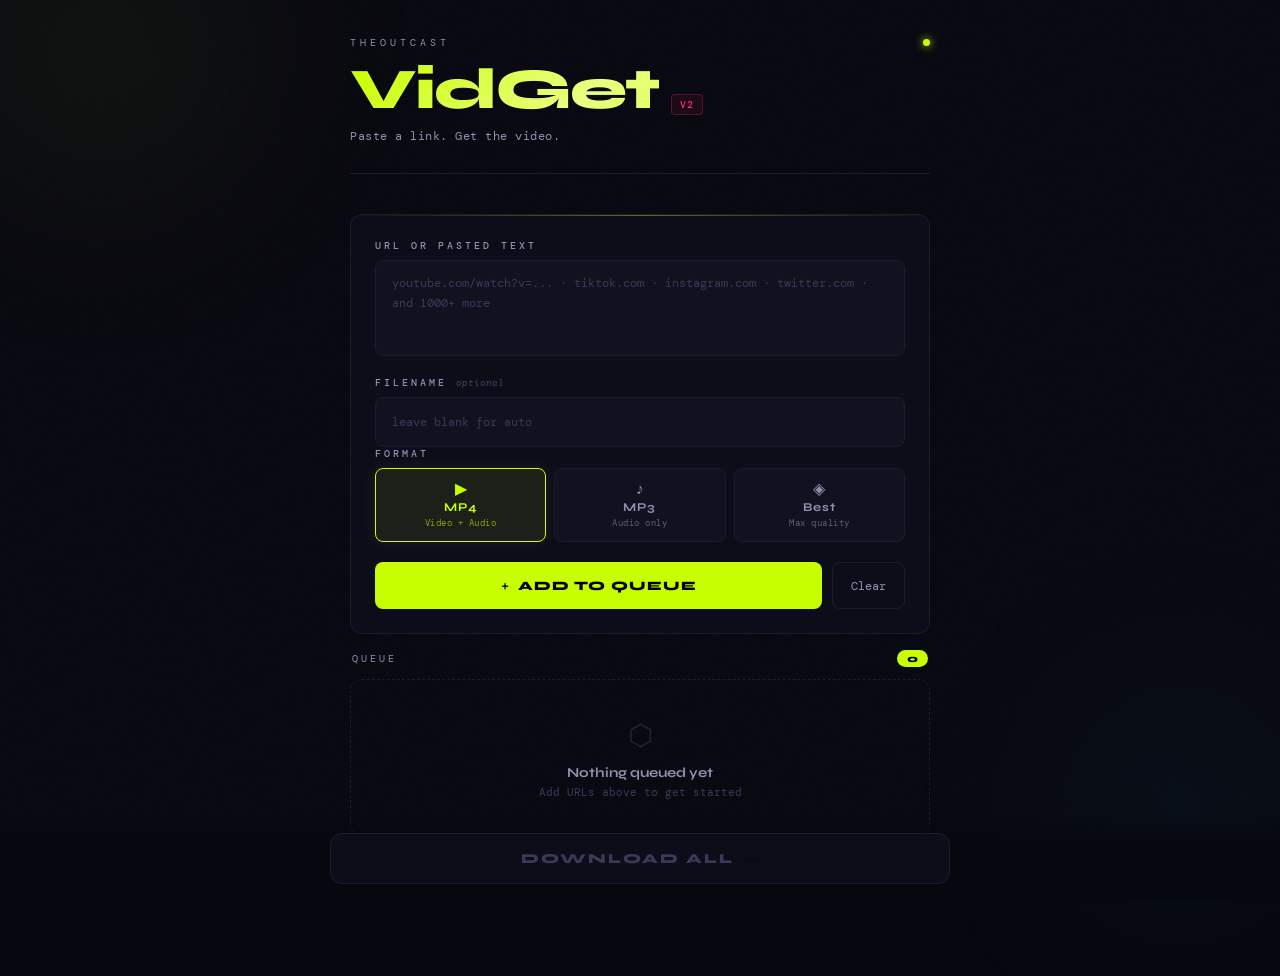
==== templates/index.html @ b29783cc "improved UI" ====
<!DOCTYPE html>
<html lang="en">
<head>
<meta charset="UTF-8"/>
<meta name="viewport" content="width=device-width, initial-scale=1.0, maximum-scale=1.0"/>
<meta name="description" content="Download videos from YouTube, TikTok, Instagram and 1000+ sites. No account needed."/>
<title>VidGet — theOutcast</title>
<link rel="preconnect" href="https://fonts.googleapis.com"/>
<link href="https://fonts.googleapis.com/css2?family=Syne:wght@400;700;800;900&family=DM+Mono:ital,wght@0,400;0,500;1,400&display=swap" rel="stylesheet"/>
<link rel="stylesheet" href="/static/css/main.css"/>
</head>
<body>

<div class="noise"></div>
<div class="glow-orb orb-1"></div>
<div class="glow-orb orb-2"></div>

<div class="wrap">

  <header>
    <div class="header-top">
      <div class="brand-eyebrow">theOutcast</div>
      <div class="status-dot" title="Server online"></div>
    </div>
    <div class="brand">
      <h1 class="brand-name">VidGet</h1>
      <span class="brand-tag">v2</span>
    </div>
    <p class="tagline">Paste a link. Get the video.</p>
  </header>

  <main>

    <section class="card" id="inputCard">
      <div class="card-inner">

        <div class="field">
          <label for="txt">URL or pasted text</label>
          <div class="textarea-wrap">
            <textarea id="txt" placeholder="youtube.com/watch?v=... · tiktok.com · instagram.com · twitter.com · and 1000+ more"></textarea>
            <div class="char-hint" id="charHint"></div>
          </div>
        </div>

        <div class="field-row">
          <div class="field" style="flex:1">
            <label for="fname">Filename <span class="label-opt">optional</span></label>
            <input type="text" id="fname" placeholder="leave blank for auto"/>
          </div>
        </div>

        <div class="field">
          <label>Format</label>
          <div class="fmt-group">
            <button class="fmt-btn active" data-fmt="mp4">
              <span class="fmt-icon">▶</span>
              <span class="fmt-label">MP4</span>
              <span class="fmt-sub">Video + Audio</span>
            </button>
            <button class="fmt-btn" data-fmt="mp3">
              <span class="fmt-icon">♪</span>
              <span class="fmt-label">MP3</span>
              <span class="fmt-sub">Audio only</span>
            </button>
            <button class="fmt-btn" data-fmt="best">
              <span class="fmt-icon">◈</span>
              <span class="fmt-label">Best</span>
              <span class="fmt-sub">Max quality</span>
            </button>
          </div>
        </div>

        <div class="action-row">
          <button class="btn-add" id="btnAdd">
            <span class="btn-icon">+</span>
            Add to Queue
          </button>
          <button class="btn-ghost" id="btnClear">Clear</button>
        </div>

      </div>
    </section>

    <section class="queue-section" id="queueSection">
      <div class="queue-header">
        <span class="queue-title">Queue</span>
        <span class="badge" id="badge">0</span>
      </div>
      <div id="queueDiv">
        <div class="empty-state" id="emptyMsg">
          <div class="empty-icon">⬡</div>
          <div class="empty-text">Nothing queued yet</div>
          <div class="empty-sub">Add URLs above to get started</div>
        </div>
      </div>
    </section>

  </main>

  <div class="dl-bar" id="dlBar">
    <button class="btn-dl" id="btnDl" disabled>
      <span id="btnDlText">Download All</span>
      <span class="btn-dl-count" id="btnDlCount"></span>
    </button>
  </div>

</div>

<div class="toast" id="toast"></div>

<script src="/static/js/main.js"></script>
</body>
</html>
---- static/css/main.css ----
:root {
  --bg:       #07070f;
  --surface:  #0d0d1a;
  --panel:    #111120;
  --border:   #1c1c30;
  --border-hi:#2e2e50;
  --a1:       #c8ff00;
  --a1-dim:   rgba(200,255,0,0.08);
  --a1-glow:  rgba(200,255,0,0.18);
  --a2:       #ff2d6b;
  --a2-dim:   rgba(255,45,107,0.08);
  --a3:       #00d4ff;
  --text:     #eaeaf5;
  --text-2:   #9090b0;
  --muted:    #3a3a58;
  --syne:     'Syne', sans-serif;
  --mono:     'DM Mono', monospace;
  --radius:   12px;
  --radius-sm:8px;
}

*, *::before, *::after { box-sizing: border-box; margin: 0; padding: 0; }

html { scroll-behavior: smooth; }

body {
  background: var(--bg);
  color: var(--text);
  font-family: var(--mono);
  min-height: 100vh;
  overflow-x: hidden;
  -webkit-font-smoothing: antialiased;
}

/* Noise texture overlay */
.noise {
  position: fixed; inset: 0; z-index: 0; pointer-events: none;
  opacity: 0.035;
  background-image: url("data:image/svg+xml,%3Csvg viewBox='0 0 256 256' xmlns='http://www.w3.org/2000/svg'%3E%3Cfilter id='noise'%3E%3CfeTurbulence type='fractalNoise' baseFrequency='0.9' numOctaves='4' stitchTiles='stitch'/%3E%3C/filter%3E%3Crect width='100%25' height='100%25' filter='url(%23noise)'/%3E%3C/svg%3E");
  background-size: 200px;
}

/* Ambient glow orbs */
.glow-orb {
  position: fixed; pointer-events: none; z-index: 0;
  border-radius: 50%; filter: blur(80px);
}
.orb-1 {
  width: 500px; height: 500px;
  top: -200px; left: -150px;
  background: radial-gradient(circle, rgba(200,255,0,0.06) 0%, transparent 70%);
  animation: orbFloat 12s ease-in-out infinite;
}
.orb-2 {
  width: 400px; height: 400px;
  bottom: -100px; right: -100px;
  background: radial-gradient(circle, rgba(0,212,255,0.05) 0%, transparent 70%);
  animation: orbFloat 16s ease-in-out infinite reverse;
}
@keyframes orbFloat {
  0%,100% { transform: translate(0,0) scale(1); }
  33%      { transform: translate(30px,-20px) scale(1.05); }
  66%      { transform: translate(-20px,30px) scale(0.95); }
}

/* Layout */
.wrap {
  position: relative; z-index: 1;
  max-width: 620px; margin: 0 auto;
  padding: 36px 20px 120px;
}

/* Header */
header {
  margin-bottom: 40px;
  padding-bottom: 28px;
  border-bottom: 1px solid var(--border);
}

.header-top {
  display: flex;
  justify-content: space-between;
  align-items: center;
  margin-bottom: 12px;
}

.brand-eyebrow {
  font-size: 0.6rem;
  letter-spacing: 4px;
  text-transform: uppercase;
  color: var(--text-2);
}

.status-dot {
  width: 7px; height: 7px;
  border-radius: 50%;
  background: var(--a1);
  box-shadow: 0 0 8px var(--a1);
  animation: statusPulse 3s ease-in-out infinite;
}
@keyframes statusPulse {
  0%,100% { opacity: 1; box-shadow: 0 0 8px var(--a1); }
  50%      { opacity: 0.6; box-shadow: 0 0 14px var(--a1); }
}

.brand {
  display: flex;
  align-items: baseline;
  gap: 12px;
  margin-bottom: 8px;
}

.brand-name {
  font-family: var(--syne);
  font-weight: 900;
  font-size: clamp(2.4rem, 8vw, 3.6rem);
  line-height: 1;
  letter-spacing: -2px;
  background: linear-gradient(135deg, var(--a1) 0%, #e8ff80 40%, var(--a1) 100%);
  background-size: 200% 100%;
  -webkit-background-clip: text;
  -webkit-text-fill-color: transparent;
  background-clip: text;
  animation: shimmer 6s ease-in-out infinite;
}
@keyframes shimmer {
  0%,100% { background-position: 0% 50%; }
  50%      { background-position: 100% 50%; }
}

.brand-tag {
  font-family: var(--mono);
  font-size: 0.65rem;
  font-weight: 500;
  color: var(--a2);
  background: var(--a2-dim);
  border: 1px solid rgba(255,45,107,0.25);
  border-radius: 4px;
  padding: 3px 8px;
  letter-spacing: 1px;
  text-transform: uppercase;
}

.tagline {
  font-size: 0.78rem;
  color: var(--text-2);
  letter-spacing: 0.5px;
  line-height: 1.5;
}

/* Card */
.card {
  background: var(--surface);
  border: 1px solid var(--border);
  border-radius: var(--radius);
  margin-bottom: 16px;
  position: relative;
  overflow: hidden;
  transition: border-color 0.3s;
}
.card:focus-within { border-color: var(--border-hi); }
.card::before {
  content: '';
  position: absolute; top: 0; left: 0; right: 0; height: 1px;
  background: linear-gradient(90deg, transparent, var(--a1), transparent);
  opacity: 0.4;
}

.card-inner { padding: 24px; }

/* Fields */
.field { margin-bottom: 20px; }
.field:last-child { margin-bottom: 0; }

.field-row { display: flex; gap: 12px; }

label {
  display: block;
  font-size: 0.6rem;
  letter-spacing: 3px;
  text-transform: uppercase;
  color: var(--text-2);
  margin-bottom: 8px;
  font-weight: 500;
}

.label-opt {
  font-size: 0.55rem;
  letter-spacing: 1px;
  color: var(--muted);
  text-transform: none;
  font-style: italic;
}

.textarea-wrap { position: relative; }

textarea, input[type=text] {
  width: 100%;
  background: var(--panel);
  border: 1px solid var(--border);
  border-radius: var(--radius-sm);
  color: var(--text);
  font-family: var(--mono);
  font-size: 0.85rem;
  padding: 13px 16px;
  outline: none;
  transition: border-color 0.2s, box-shadow 0.2s, background 0.2s;
  display: block;
  line-height: 1.6;
}

textarea {
  height: 96px;
  resize: none;
}

textarea:focus, input[type=text]:focus {
  border-color: var(--a1);
  background: #0f0f1e;
  box-shadow: 0 0 0 3px var(--a1-dim), inset 0 1px 0 rgba(200,255,0,0.05);
}

textarea::placeholder, input::placeholder { color: var(--muted); font-size: 0.78rem; }

.char-hint {
  position: absolute;
  bottom: 8px; right: 12px;
  font-size: 0.6rem;
  color: var(--muted);
  pointer-events: none;
  transition: color 0.2s;
}

/* Format picker */
.fmt-group {
  display: grid;
  grid-template-columns: repeat(3, 1fr);
  gap: 8px;
}

.fmt-btn {
  background: var(--panel);
  border: 1px solid var(--border);
  border-radius: var(--radius-sm);
  color: var(--text-2);
  cursor: pointer;
  padding: 12px 8px;
  display: flex;
  flex-direction: column;
  align-items: center;
  gap: 3px;
  transition: all 0.15s;
  font-family: var(--mono);
}
.fmt-btn:hover { border-color: var(--border-hi); color: var(--text); }
.fmt-btn.active {
  border-color: var(--a1);
  background: var(--a1-dim);
  color: var(--a1);
  box-shadow: 0 0 16px var(--a1-dim);
}

.fmt-icon { font-size: 1rem; line-height: 1; }
.fmt-label { font-family: var(--syne); font-weight: 700; font-size: 0.75rem; letter-spacing: 1px; }
.fmt-sub   { font-size: 0.58rem; opacity: 0.6; letter-spacing: 0.5px; }

/* Action row */
.action-row {
  display: flex;
  gap: 10px;
  margin-top: 20px;
}

.btn-add {
  flex: 1;
  background: var(--a1);
  color: #000;
  border: none;
  border-radius: var(--radius-sm);
  font-family: var(--syne);
  font-weight: 800;
  font-size: 0.8rem;
  letter-spacing: 1px;
  text-transform: uppercase;
  padding: 13px 20px;
  cursor: pointer;
  display: flex;
  align-items: center;
  justify-content: center;
  gap: 8px;
  transition: all 0.15s;
  position: relative;
  overflow: hidden;
}
.btn-add::after {
  content: '';
  position: absolute; inset: 0;
  background: linear-gradient(135deg, transparent 40%, rgba(255,255,255,0.15) 100%);
  opacity: 0; transition: opacity 0.2s;
}
.btn-add:hover { filter: brightness(1.08); transform: translateY(-1px); box-shadow: 0 6px 20px var(--a1-glow); }
.btn-add:hover::after { opacity: 1; }
.btn-add:active { transform: translateY(0); }

.btn-icon { font-size: 1.1rem; font-weight: 400; }

.btn-ghost {
  background: transparent;
  color: var(--text-2);
  border: 1px solid var(--border);
  border-radius: var(--radius-sm);
  font-family: var(--mono);
  font-size: 0.75rem;
  padding: 13px 18px;
  cursor: pointer;
  transition: all 0.15s;
  white-space: nowrap;
}
.btn-ghost:hover { border-color: var(--a2); color: var(--a2); }

/* Queue section */
.queue-section { margin-bottom: 20px; }

.queue-header {
  display: flex;
  align-items: center;
  justify-content: space-between;
  margin-bottom: 12px;
  padding: 0 2px;
}

.queue-title {
  font-size: 0.6rem;
  letter-spacing: 3px;
  text-transform: uppercase;
  color: var(--text-2);
}

.badge {
  background: var(--a1);
  color: #000;
  font-family: var(--syne);
  font-weight: 800;
  font-size: 0.65rem;
  padding: 2px 10px;
  border-radius: 20px;
  min-width: 28px;
  text-align: center;
  transition: transform 0.15s;
}

/* Empty state */
.empty-state {
  text-align: center;
  padding: 36px 20px;
  border: 1px dashed var(--border);
  border-radius: var(--radius);
}
.empty-icon { font-size: 1.8rem; color: var(--muted); margin-bottom: 10px; opacity: 0.5; }
.empty-text { font-family: var(--syne); font-weight: 700; font-size: 0.85rem; color: var(--text-2); margin-bottom: 4px; }
.empty-sub  { font-size: 0.7rem; color: var(--muted); }

/* Queue item */
.item {
  background: var(--surface);
  border: 1px solid var(--border);
  border-radius: var(--radius);
  padding: 14px 16px;
  margin-bottom: 8px;
  position: relative;
  overflow: hidden;
  animation: itemIn 0.2s cubic-bezier(0.16,1,0.3,1);
  transition: border-color 0.2s;
}
@keyframes itemIn {
  from { opacity: 0; transform: translateY(10px) scale(0.98); }
  to   { opacity: 1; transform: translateY(0) scale(1); }
}
.item.is-active { border-color: rgba(200,255,0,0.2); }
.item.is-done   { border-color: rgba(200,255,0,0.15); }
.item.is-error  { border-color: rgba(255,45,107,0.2); }

.item-accent {
  position: absolute;
  top: 0; left: 0; right: 0; height: 2px;
  background: linear-gradient(90deg, var(--a1), var(--a3));
  transform: scaleX(0);
  transform-origin: left;
  transition: transform 0.4s ease;
}
.item.is-active .item-accent,
.item.is-done   .item-accent { transform: scaleX(1); }
.item.is-error  .item-accent { background: var(--a2); transform: scaleX(1); }

.item-body { padding-right: 28px; }

.item-url {
  font-size: 0.73rem;
  color: var(--a3);
  word-break: break-all;
  margin-bottom: 3px;
  line-height: 1.4;
}

.item-meta {
  font-size: 0.65rem;
  color: var(--text-2);
  margin-bottom: 10px;
  display: flex;
  gap: 8px;
}

.item-meta span {
  background: var(--panel);
  border: 1px solid var(--border);
  border-radius: 4px;
  padding: 1px 6px;
}

/* Progress */
.prog-wrap {
  height: 3px;
  background: var(--border);
  border-radius: 2px;
  overflow: hidden;
  margin-bottom: 6px;
  display: none;
}
.prog-bar {
  height: 100%;
  width: 0%;
  background: linear-gradient(90deg, var(--a1), var(--a3));
  border-radius: 2px;
  transition: width 0.5s cubic-bezier(0.4,0,0.2,1);
  position: relative;
}
.prog-bar::after {
  content: '';
  position: absolute; right: 0; top: 0; bottom: 0; width: 40px;
  background: linear-gradient(90deg, transparent, rgba(255,255,255,0.3));
  animation: shimmerBar 1.5s ease-in-out infinite;
}
@keyframes shimmerBar { 0%,100% { opacity:1; } 50% { opacity:0; } }

.prog-info {
  display: none;
  justify-content: space-between;
  font-size: 0.6rem;
  color: var(--text-2);
  margin-bottom: 4px;
}

.item-status {
  font-size: 0.68rem;
  color: var(--text-2);
  display: flex;
  align-items: center;
  gap: 5px;
}
.item-status::before {
  content: '';
  width: 5px; height: 5px;
  border-radius: 50%;
  background: var(--muted);
  flex-shrink: 0;
}
.item-status.ok::before  { background: var(--a1); box-shadow: 0 0 6px var(--a1); }
.item-status.err::before { background: var(--a2); }
.item-status.dl::before  { background: #ffcc00; animation: statusPulse 1s ease-in-out infinite; }
.item-status.ok  { color: var(--a1); }
.item-status.err { color: var(--a2); }
.item-status.dl  { color: #ffcc00; }

.rm-btn {
  position: absolute; top: 12px; right: 12px;
  background: none; border: none;
  color: var(--muted); font-size: 0.75rem;
  cursor: pointer; padding: 4px 6px;
  border-radius: 4px; line-height: 1;
  transition: all 0.15s;
}
.rm-btn:hover { color: var(--a2); background: var(--a2-dim); }

/* Download bar */
.dl-bar {
  position: fixed;
  bottom: 0; left: 0; right: 0;
  padding: 16px 20px;
  background: linear-gradient(to top, var(--bg) 60%, transparent);
  z-index: 10;
}

.btn-dl {
  display: flex;
  align-items: center;
  justify-content: center;
  gap: 10px;
  width: 100%;
  max-width: 620px;
  margin: 0 auto;
  background: linear-gradient(135deg, var(--a1), #90ff00);
  color: #000;
  border: none;
  border-radius: var(--radius);
  font-family: var(--syne);
  font-weight: 900;
  font-size: 0.85rem;
  letter-spacing: 2px;
  text-transform: uppercase;
  padding: 16px 24px;
  cursor: pointer;
  transition: all 0.25s;
  position: relative;
  overflow: hidden;
}
.btn-dl::before {
  content: '';
  position: absolute; inset: 0;
  background: linear-gradient(135deg, transparent 50%, rgba(255,255,255,0.12) 100%);
}
.btn-dl:hover:not(:disabled) {
  transform: translateY(-2px);
  box-shadow: 0 10px 32px var(--a1-glow), 0 2px 0 rgba(255,255,255,0.2) inset;
}
.btn-dl:active:not(:disabled) { transform: translateY(0); }
.btn-dl:disabled {
  background: var(--surface);
  color: var(--muted);
  cursor: not-allowed;
  box-shadow: none;
  border: 1px solid var(--border);
}
.btn-dl:disabled::before { display: none; }

.btn-dl-count {
  background: rgba(0,0,0,0.15);
  border-radius: 20px;
  padding: 2px 8px;
  font-size: 0.7rem;
  font-weight: 700;
}

/* Toast */
.toast {
  position: fixed; bottom: 88px; left: 50%;
  transform: translateX(-50%) translateY(8px);
  background: var(--surface);
  border: 1px solid var(--border-hi);
  color: var(--text);
  font-family: var(--mono);
  font-size: 0.75rem;
  padding: 10px 20px;
  border-radius: 100px;
  z-index: 20;
  opacity: 0;
  transition: opacity 0.2s, transform 0.2s;
  pointer-events: none;
  white-space: nowrap;
  max-width: 90vw;
  overflow: hidden;
  text-overflow: ellipsis;
  backdrop-filter: blur(12px);
}
.toast.show { opacity: 1; transform: translateX(-50%) translateY(0); }
.toast.ok  { border-color: rgba(200,255,0,0.4); color: var(--a1); }
.toast.err { border-color: rgba(255,45,107,0.4); color: var(--a2); }
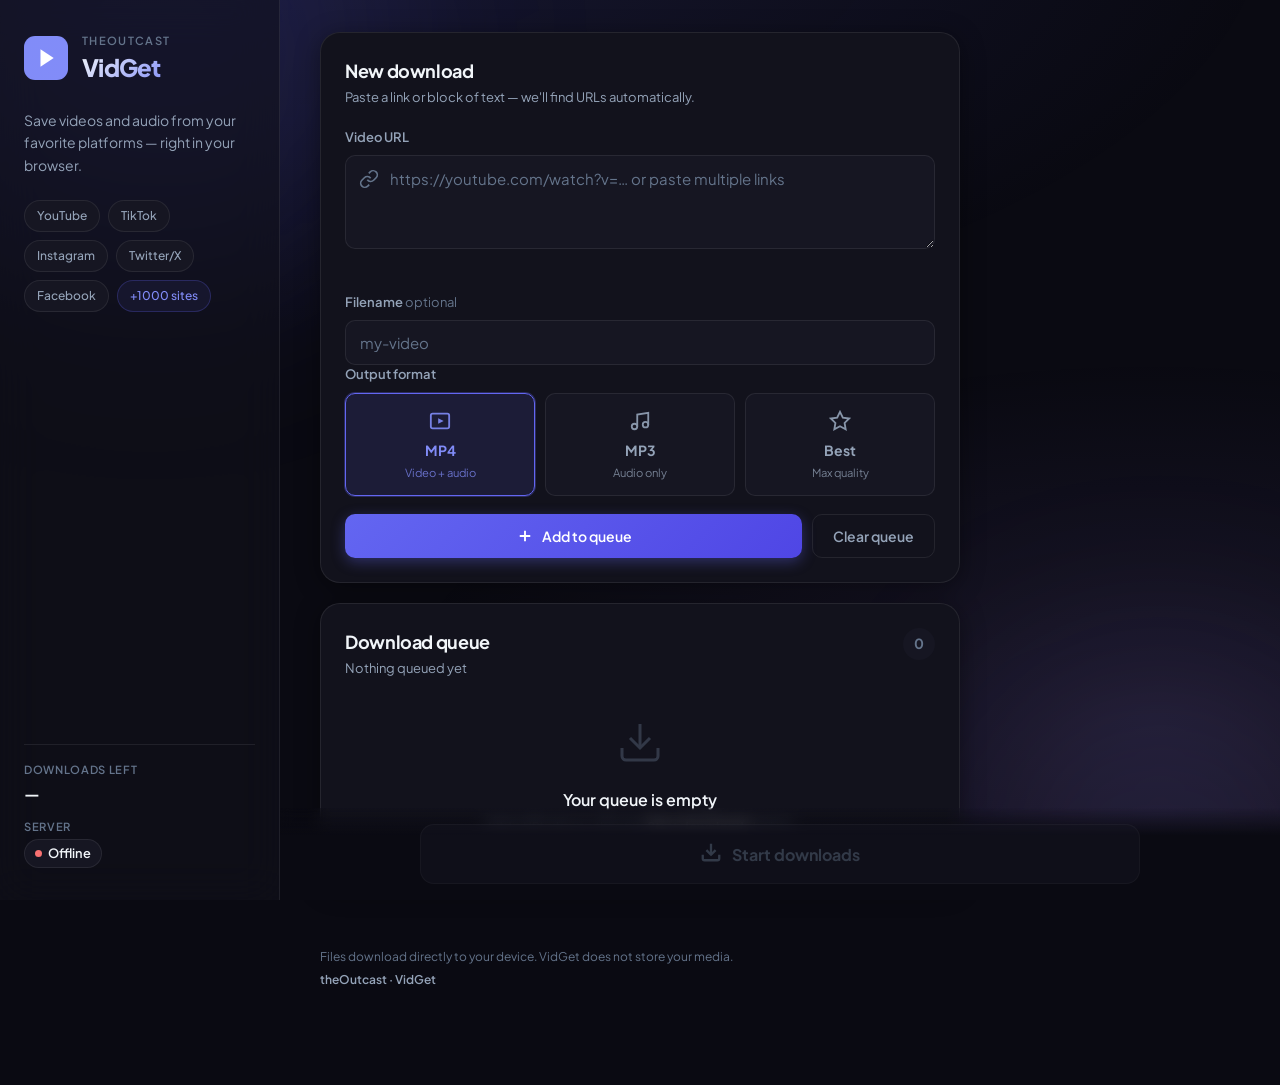
==== commit db5a52f5: "improved to PWA" ====
--- a/templates/index.html
+++ b/templates/index.html
@@ -1,113 +1,196 @@
 <!DOCTYPE html>
 <html lang="en">
 <head>
-<meta charset="UTF-8"/>
-<meta name="viewport" content="width=device-width, initial-scale=1.0, maximum-scale=1.0"/>
-<meta name="description" content="Download videos from YouTube, TikTok, Instagram and 1000+ sites. No account needed."/>
-<title>VidGet — theOutcast</title>
-<link rel="preconnect" href="https://fonts.googleapis.com"/>
-<link href="https://fonts.googleapis.com/css2?family=Syne:wght@400;700;800;900&family=DM+Mono:ital,wght@0,400;0,500;1,400&display=swap" rel="stylesheet"/>
-<link rel="stylesheet" href="/static/css/main.css"/>
+  <meta charset="UTF-8"/>
+  <meta name="viewport" content="width=device-width, initial-scale=1.0, viewport-fit=cover"/>
+  <meta name="description" content="Download videos and audio from YouTube, TikTok, Instagram, Twitter and 1000+ sites. Free, fast, no account required."/>
+  <meta name="theme-color" content="#6366f1"/>
+  <meta name="apple-mobile-web-app-capable" content="yes"/>
+  <meta name="apple-mobile-web-app-status-bar-style" content="black-translucent"/>
+  <meta name="apple-mobile-web-app-title" content="VidGet"/>
+  <title>VidGet — Video Downloader</title>
+  <link rel="icon" href="/static/icons/icon.svg" type="image/svg+xml"/>
+  <link rel="apple-touch-icon" href="/static/icons/icon-192.png"/>
+  <link rel="manifest" href="/manifest.webmanifest"/>
+  <link rel="preconnect" href="https://fonts.googleapis.com"/>
+  <link rel="preconnect" href="https://fonts.gstatic.com" crossorigin/>
+  <link href="https://fonts.googleapis.com/css2?family=Plus+Jakarta+Sans:ital,wght@0,400;0,500;0,600;0,700;0,800;1,400&display=swap" rel="stylesheet"/>
+  <link rel="stylesheet" href="/static/css/main.css"/>
 </head>
 <body>
 
-<div class="noise"></div>
-<div class="glow-orb orb-1"></div>
-<div class="glow-orb orb-2"></div>
+  <div class="app-bg" aria-hidden="true">
+    <div class="app-bg__mesh"></div>
+    <div class="app-bg__orb app-bg__orb--1"></div>
+    <div class="app-bg__orb app-bg__orb--2"></div>
+  </div>
 
-<div class="wrap">
+  <div class="app">
 
-  <header>
-    <div class="header-top">
-      <div class="brand-eyebrow">theOutcast</div>
-      <div class="status-dot" title="Server online"></div>
-    </div>
-    <div class="brand">
-      <h1 class="brand-name">VidGet</h1>
-      <span class="brand-tag">v2</span>
-    </div>
-    <p class="tagline">Paste a link. Get the video.</p>
-  </header>
-
-  <main>
-
-    <section class="card" id="inputCard">
-      <div class="card-inner">
-
-        <div class="field">
-          <label for="txt">URL or pasted text</label>
-          <div class="textarea-wrap">
-            <textarea id="txt" placeholder="youtube.com/watch?v=... · tiktok.com · instagram.com · twitter.com · and 1000+ more"></textarea>
-            <div class="char-hint" id="charHint"></div>
-          </div>
+    <aside class="sidebar" aria-label="App info">
+      <div class="sidebar__brand">
+        <div class="logo" aria-hidden="true">
+          <svg viewBox="0 0 40 40" fill="none" xmlns="http://www.w3.org/2000/svg">
+            <rect width="40" height="40" rx="10" fill="url(#logoGrad)"/>
+            <path d="M15 12v16l12-8-12-8z" fill="white"/>
+            <defs>
+              <linearGradient id="logoGrad" x1="0" y1="0" x2="40" y2="40">
+                <stop stop-color="#818cf8"/>
+                <stop offset="1" stop-color="#a78bfa"/>
+              </linearGradient>
+            </defs>
+          </svg>
         </div>
-
-        <div class="field-row">
-          <div class="field" style="flex:1">
-            <label for="fname">Filename <span class="label-opt">optional</span></label>
-            <input type="text" id="fname" placeholder="leave blank for auto"/>
-          </div>
-        </div>
-
-        <div class="field">
-          <label>Format</label>
-          <div class="fmt-group">
-            <button class="fmt-btn active" data-fmt="mp4">
-              <span class="fmt-icon">▶</span>
-              <span class="fmt-label">MP4</span>
-              <span class="fmt-sub">Video + Audio</span>
-            </button>
-            <button class="fmt-btn" data-fmt="mp3">
-              <span class="fmt-icon">♪</span>
-              <span class="fmt-label">MP3</span>
-              <span class="fmt-sub">Audio only</span>
-            </button>
-            <button class="fmt-btn" data-fmt="best">
-              <span class="fmt-icon">◈</span>
-              <span class="fmt-label">Best</span>
-              <span class="fmt-sub">Max quality</span>
-            </button>
-          </div>
-        </div>
-
-        <div class="action-row">
-          <button class="btn-add" id="btnAdd">
-            <span class="btn-icon">+</span>
-            Add to Queue
-          </button>
-          <button class="btn-ghost" id="btnClear">Clear</button>
-        </div>
-
-      </div>
-    </section>
-
-    <section class="queue-section" id="queueSection">
-      <div class="queue-header">
-        <span class="queue-title">Queue</span>
-        <span class="badge" id="badge">0</span>
-      </div>
-      <div id="queueDiv">
-        <div class="empty-state" id="emptyMsg">
-          <div class="empty-icon">⬡</div>
-          <div class="empty-text">Nothing queued yet</div>
-          <div class="empty-sub">Add URLs above to get started</div>
+        <div>
+          <span class="sidebar__eyebrow">theOutcast</span>
+          <h1 class="sidebar__title">VidGet</h1>
         </div>
       </div>
-    </section>
+      <p class="sidebar__tagline">Save videos and audio from your favorite platforms — right in your browser.</p>
+      <ul class="platforms" aria-label="Supported platforms">
+        <li><span class="platform-chip">YouTube</span></li>
+        <li><span class="platform-chip">TikTok</span></li>
+        <li><span class="platform-chip">Instagram</span></li>
+        <li><span class="platform-chip">Twitter/X</span></li>
+        <li><span class="platform-chip">Facebook</span></li>
+        <li><span class="platform-chip platform-chip--more">+1000 sites</span></li>
+      </ul>
+      <div class="sidebar__stats">
+        <div class="stat">
+          <span class="stat__label">Downloads left</span>
+          <span class="stat__value" id="limitRemaining">—</span>
+        </div>
+        <div class="stat">
+          <span class="stat__label">Server</span>
+          <span class="stat__value stat__value--status" id="serverStatus">
+            <span class="status-pill" id="statusPill">Checking…</span>
+          </span>
+        </div>
+      </div>
+      <button type="button" class="btn-install hidden" id="btnInstall" hidden>
+        <svg width="18" height="18" viewBox="0 0 24 24" fill="none" stroke="currentColor" stroke-width="2" aria-hidden="true"><path d="M12 3v12m0 0l4-4m-4 4l-4-4"/><path d="M4 17v2a2 2 0 002 2h12a2 2 0 002-2v-2"/></svg>
+        Install app
+      </button>
+    </aside>
 
-  </main>
+    <div class="main">
 
-  <div class="dl-bar" id="dlBar">
-    <button class="btn-dl" id="btnDl" disabled>
-      <span id="btnDlText">Download All</span>
-      <span class="btn-dl-count" id="btnDlCount"></span>
-    </button>
+      <header class="topbar">
+        <div class="topbar__mobile-brand">
+          <div class="logo logo--sm" aria-hidden="true">
+            <svg viewBox="0 0 40 40" fill="none"><rect width="40" height="40" rx="10" fill="#6366f1"/><path d="M15 12v16l12-8-12-8z" fill="white"/></svg>
+          </div>
+          <span class="topbar__name">VidGet</span>
+        </div>
+        <button type="button" class="btn-install btn-install--sm hidden" id="btnInstallMobile" hidden>Install</button>
+      </header>
+
+      <main class="content">
+
+        <section class="panel panel--input" aria-labelledby="inputHeading">
+          <div class="panel__head">
+            <h2 id="inputHeading" class="panel__title">New download</h2>
+            <p class="panel__sub">Paste a link or block of text — we'll find URLs automatically.</p>
+          </div>
+          <div class="panel__body">
+
+            <div class="field">
+              <label for="txt" class="field__label">Video URL</label>
+              <div class="input-wrap">
+                <svg class="input-wrap__icon" width="20" height="20" viewBox="0 0 24 24" fill="none" stroke="currentColor" stroke-width="2" aria-hidden="true"><path d="M10 13a5 5 0 007.54.54l3-3a5 5 0 00-7.07-7.07l-1.72 1.71"/><path d="M14 11a5 5 0 00-7.54-.54l-3 3a5 5 0 007.07 7.07l1.71-1.71"/></svg>
+                <textarea id="txt" rows="3" placeholder="https://youtube.com/watch?v=… or paste multiple links"></textarea>
+                <span class="input-hint" id="charHint" aria-live="polite"></span>
+              </div>
+            </div>
+
+            <div class="field-row">
+              <div class="field field--grow">
+                <label for="fname" class="field__label">Filename <span class="field__optional">optional</span></label>
+                <input type="text" id="fname" placeholder="my-video" autocomplete="off"/>
+              </div>
+            </div>
+
+            <fieldset class="field">
+              <legend class="field__label">Output format</legend>
+              <div class="format-grid" role="group" aria-label="Output format">
+                <button type="button" class="format-card active" data-fmt="mp4" aria-pressed="true">
+                  <span class="format-card__icon" aria-hidden="true">
+                    <svg width="22" height="22" viewBox="0 0 24 24" fill="none" stroke="currentColor" stroke-width="2"><rect x="2" y="4" width="20" height="16" rx="2"/><path d="M10 9l6 3-6 3V9z" fill="currentColor" stroke="none"/></svg>
+                  </span>
+                  <span class="format-card__name">MP4</span>
+                  <span class="format-card__desc">Video + audio</span>
+                </button>
+                <button type="button" class="format-card" data-fmt="mp3" aria-pressed="false">
+                  <span class="format-card__icon" aria-hidden="true">
+                    <svg width="22" height="22" viewBox="0 0 24 24" fill="none" stroke="currentColor" stroke-width="2"><path d="M9 18V5l12-2v13"/><circle cx="6" cy="18" r="3"/><circle cx="18" cy="16" r="3"/></svg>
+                  </span>
+                  <span class="format-card__name">MP3</span>
+                  <span class="format-card__desc">Audio only</span>
+                </button>
+                <button type="button" class="format-card" data-fmt="best" aria-pressed="false">
+                  <span class="format-card__icon" aria-hidden="true">
+                    <svg width="22" height="22" viewBox="0 0 24 24" fill="none" stroke="currentColor" stroke-width="2"><path d="M12 2l3.09 6.26L22 9.27l-5 4.87 1.18 6.88L12 17.77l-6.18 3.25L7 14.14 2 9.27l6.91-1.01L12 2z"/></svg>
+                  </span>
+                  <span class="format-card__name">Best</span>
+                  <span class="format-card__desc">Max quality</span>
+                </button>
+              </div>
+            </fieldset>
+
+            <div class="panel__actions">
+              <button type="button" class="btn btn--primary" id="btnAdd">
+                <svg width="18" height="18" viewBox="0 0 24 24" fill="none" stroke="currentColor" stroke-width="2.5" aria-hidden="true"><path d="M12 5v14M5 12h14"/></svg>
+                Add to queue
+              </button>
+              <button type="button" class="btn btn--secondary" id="btnClear">Clear queue</button>
+            </div>
+
+          </div>
+        </section>
+
+        <section class="panel panel--queue" aria-labelledby="queueHeading">
+          <div class="panel__head panel__head--row">
+            <div>
+              <h2 id="queueHeading" class="panel__title">Download queue</h2>
+              <p class="panel__sub" id="queueSub">Nothing queued yet</p>
+            </div>
+            <span class="queue-badge" id="badge" aria-label="Items in queue">0</span>
+          </div>
+          <div class="panel__body panel__body--flush">
+            <div id="queueDiv" class="queue-list">
+              <div class="empty" id="emptyMsg">
+                <div class="empty__icon" aria-hidden="true">
+                  <svg width="48" height="48" viewBox="0 0 24 24" fill="none" stroke="currentColor" stroke-width="1.5"><path d="M21 15v4a2 2 0 01-2 2H5a2 2 0 01-2-2v-4"/><polyline points="7 10 12 15 17 10"/><line x1="12" y1="15" x2="12" y2="3"/></svg>
+                </div>
+                <p class="empty__title">Your queue is empty</p>
+                <p class="empty__text">Add a URL above, then tap <strong>Start downloads</strong> below.</p>
+              </div>
+            </div>
+          </div>
+        </section>
+
+      </main>
+
+      <footer class="app-footer">
+        <p>Files download directly to your device. VidGet does not store your media.</p>
+        <p class="app-footer__brand">theOutcast · VidGet</p>
+      </footer>
+
+      <div class="action-bar" id="dlBar">
+        <button type="button" class="btn-download" id="btnDl" disabled>
+          <span class="btn-download__icon" aria-hidden="true">
+            <svg width="22" height="22" viewBox="0 0 24 24" fill="none" stroke="currentColor" stroke-width="2.5"><path d="M21 15v4a2 2 0 01-2 2H5a2 2 0 01-2-2v-4"/><polyline points="7 10 12 15 17 10"/><line x1="12" y1="15" x2="12" y2="3"/></svg>
+          </span>
+          <span id="btnDlText">Start downloads</span>
+          <span class="btn-download__count" id="btnDlCount" hidden></span>
+        </button>
+      </div>
+
+    </div>
   </div>
 
-</div>
+  <div class="toast" id="toast" role="status" aria-live="polite" aria-atomic="true"></div>
 
-<div class="toast" id="toast"></div>
-
-<script src="/static/js/main.js"></script>
+  <script src="/static/js/main.js"></script>
 </body>
 </html>
--- a/static/css/main.css
+++ b/static/css/main.css
@@ -1,566 +1,888 @@
 :root {
-  --bg:       #07070f;
-  --surface:  #0d0d1a;
-  --panel:    #111120;
-  --border:   #1c1c30;
-  --border-hi:#2e2e50;
-  --a1:       #c8ff00;
-  --a1-dim:   rgba(200,255,0,0.08);
-  --a1-glow:  rgba(200,255,0,0.18);
-  --a2:       #ff2d6b;
-  --a2-dim:   rgba(255,45,107,0.08);
-  --a3:       #00d4ff;
-  --text:     #eaeaf5;
-  --text-2:   #9090b0;
-  --muted:    #3a3a58;
-  --syne:     'Syne', sans-serif;
-  --mono:     'DM Mono', monospace;
-  --radius:   12px;
-  --radius-sm:8px;
+  --bg:           #0a0a12;
+  --bg-elevated:  #12121c;
+  --surface:      #161622;
+  --surface-hover:#1c1c2a;
+  --border:       rgba(255, 255, 255, 0.08);
+  --border-focus: rgba(99, 102, 241, 0.5);
+  --primary:      #6366f1;
+  --primary-light:#818cf8;
+  --primary-dark: #4f46e5;
+  --accent:       #a78bfa;
+  --success:      #34d399;
+  --warning:      #fbbf24;
+  --error:        #f87171;
+  --text:         #f1f5f9;
+  --text-secondary:#94a3b8;
+  --text-muted:   #64748b;
+  --font:         'Plus Jakarta Sans', system-ui, -apple-system, sans-serif;
+  --radius:       14px;
+  --radius-sm:    10px;
+  --radius-lg:    20px;
+  --shadow:       0 4px 24px rgba(0, 0, 0, 0.4);
+  --shadow-lg:    0 12px 48px rgba(0, 0, 0, 0.5);
+  --sidebar-w:    280px;
+  --action-h:     88px;
+  --safe-bottom:  env(safe-area-inset-bottom, 0px);
 }
 
 *, *::before, *::after { box-sizing: border-box; margin: 0; padding: 0; }
 
-html { scroll-behavior: smooth; }
+html {
+  scroll-behavior: smooth;
+  -webkit-tap-highlight-color: transparent;
+}
 
 body {
+  font-family: var(--font);
   background: var(--bg);
   color: var(--text);
-  font-family: var(--mono);
   min-height: 100vh;
+  min-height: 100dvh;
+  line-height: 1.5;
+  -webkit-font-smoothing: antialiased;
   overflow-x: hidden;
-  -webkit-font-smoothing: antialiased;
-}
-
-/* Noise texture overlay */
-.noise {
-  position: fixed; inset: 0; z-index: 0; pointer-events: none;
-  opacity: 0.035;
-  background-image: url("data:image/svg+xml,%3Csvg viewBox='0 0 256 256' xmlns='http://www.w3.org/2000/svg'%3E%3Cfilter id='noise'%3E%3CfeTurbulence type='fractalNoise' baseFrequency='0.9' numOctaves='4' stitchTiles='stitch'/%3E%3C/filter%3E%3Crect width='100%25' height='100%25' filter='url(%23noise)'/%3E%3C/svg%3E");
-  background-size: 200px;
-}
-
-/* Ambient glow orbs */
-.glow-orb {
-  position: fixed; pointer-events: none; z-index: 0;
-  border-radius: 50%; filter: blur(80px);
-}
-.orb-1 {
+}
+
+/* Background */
+.app-bg {
+  position: fixed;
+  inset: 0;
+  z-index: 0;
+  pointer-events: none;
+  overflow: hidden;
+}
+
+.app-bg__mesh {
+  position: absolute;
+  inset: 0;
+  background:
+    radial-gradient(ellipse 80% 50% at 20% -10%, rgba(99, 102, 241, 0.15), transparent),
+    radial-gradient(ellipse 60% 40% at 90% 80%, rgba(167, 139, 250, 0.1), transparent);
+}
+
+.app-bg__orb {
+  position: absolute;
+  border-radius: 50%;
+  filter: blur(100px);
+}
+
+.app-bg__orb--1 {
   width: 500px; height: 500px;
-  top: -200px; left: -150px;
-  background: radial-gradient(circle, rgba(200,255,0,0.06) 0%, transparent 70%);
-  animation: orbFloat 12s ease-in-out infinite;
-}
-.orb-2 {
+  top: -200px; left: -100px;
+  background: rgba(99, 102, 241, 0.12);
+  animation: float 14s ease-in-out infinite;
+}
+
+.app-bg__orb--2 {
   width: 400px; height: 400px;
-  bottom: -100px; right: -100px;
-  background: radial-gradient(circle, rgba(0,212,255,0.05) 0%, transparent 70%);
-  animation: orbFloat 16s ease-in-out infinite reverse;
-}
-@keyframes orbFloat {
-  0%,100% { transform: translate(0,0) scale(1); }
-  33%      { transform: translate(30px,-20px) scale(1.05); }
-  66%      { transform: translate(-20px,30px) scale(0.95); }
+  bottom: -150px; right: -80px;
+  background: rgba(167, 139, 250, 0.1);
+  animation: float 18s ease-in-out infinite reverse;
+}
+
+@keyframes float {
+  0%, 100% { transform: translate(0, 0); }
+  50% { transform: translate(20px, -15px); }
 }
 
 /* Layout */
-.wrap {
-  position: relative; z-index: 1;
-  max-width: 620px; margin: 0 auto;
-  padding: 36px 20px 120px;
-}
-
-/* Header */
-header {
-  margin-bottom: 40px;
-  padding-bottom: 28px;
-  border-bottom: 1px solid var(--border);
-}
-
-.header-top {
-  display: flex;
-  justify-content: space-between;
-  align-items: center;
-  margin-bottom: 12px;
-}
-
-.brand-eyebrow {
-  font-size: 0.6rem;
-  letter-spacing: 4px;
+.app {
+  position: relative;
+  z-index: 1;
+  display: grid;
+  grid-template-columns: var(--sidebar-w) 1fr;
+  min-height: 100vh;
+  min-height: 100dvh;
+}
+
+.main {
+  display: flex;
+  flex-direction: column;
+  min-height: 100vh;
+  min-height: 100dvh;
+  padding-bottom: calc(var(--action-h) + var(--safe-bottom));
+}
+
+/* Sidebar */
+.sidebar {
+  position: sticky;
+  top: 0;
+  height: 100vh;
+  height: 100dvh;
+  padding: 32px 24px;
+  border-right: 1px solid var(--border);
+  background: rgba(18, 18, 28, 0.6);
+  backdrop-filter: blur(20px);
+  display: flex;
+  flex-direction: column;
+  gap: 24px;
+}
+
+.sidebar__brand {
+  display: flex;
+  align-items: center;
+  gap: 14px;
+}
+
+.logo {
+  flex-shrink: 0;
+  width: 44px;
+  height: 44px;
+}
+
+.logo svg { width: 100%; height: 100%; display: block; }
+
+.sidebar__eyebrow {
+  display: block;
+  font-size: 0.7rem;
+  font-weight: 600;
+  letter-spacing: 0.12em;
   text-transform: uppercase;
-  color: var(--text-2);
-}
-
-.status-dot {
-  width: 7px; height: 7px;
-  border-radius: 50%;
-  background: var(--a1);
-  box-shadow: 0 0 8px var(--a1);
-  animation: statusPulse 3s ease-in-out infinite;
-}
-@keyframes statusPulse {
-  0%,100% { opacity: 1; box-shadow: 0 0 8px var(--a1); }
-  50%      { opacity: 0.6; box-shadow: 0 0 14px var(--a1); }
-}
-
-.brand {
-  display: flex;
-  align-items: baseline;
-  gap: 12px;
-  margin-bottom: 8px;
-}
-
-.brand-name {
-  font-family: var(--syne);
-  font-weight: 900;
-  font-size: clamp(2.4rem, 8vw, 3.6rem);
-  line-height: 1;
-  letter-spacing: -2px;
-  background: linear-gradient(135deg, var(--a1) 0%, #e8ff80 40%, var(--a1) 100%);
-  background-size: 200% 100%;
+  color: var(--text-muted);
+}
+
+.sidebar__title {
+  font-size: 1.5rem;
+  font-weight: 800;
+  letter-spacing: -0.03em;
+  background: linear-gradient(135deg, var(--text) 0%, var(--primary-light) 100%);
   -webkit-background-clip: text;
   -webkit-text-fill-color: transparent;
   background-clip: text;
-  animation: shimmer 6s ease-in-out infinite;
-}
-@keyframes shimmer {
-  0%,100% { background-position: 0% 50%; }
-  50%      { background-position: 100% 50%; }
-}
-
-.brand-tag {
-  font-family: var(--mono);
-  font-size: 0.65rem;
+}
+
+.sidebar__tagline {
+  font-size: 0.875rem;
+  color: var(--text-secondary);
+  line-height: 1.6;
+}
+
+.platforms {
+  list-style: none;
+  display: flex;
+  flex-wrap: wrap;
+  gap: 8px;
+}
+
+.platform-chip {
+  display: inline-block;
+  font-size: 0.75rem;
   font-weight: 500;
-  color: var(--a2);
-  background: var(--a2-dim);
-  border: 1px solid rgba(255,45,107,0.25);
-  border-radius: 4px;
-  padding: 3px 8px;
-  letter-spacing: 1px;
+  padding: 6px 12px;
+  border-radius: 100px;
+  background: var(--surface);
+  border: 1px solid var(--border);
+  color: var(--text-secondary);
+}
+
+.platform-chip--more {
+  color: var(--primary-light);
+  border-color: rgba(99, 102, 241, 0.25);
+  background: rgba(99, 102, 241, 0.08);
+}
+
+.sidebar__stats {
+  margin-top: auto;
+  display: flex;
+  flex-direction: column;
+  gap: 12px;
+  padding-top: 16px;
+  border-top: 1px solid var(--border);
+}
+
+.stat__label {
+  display: block;
+  font-size: 0.7rem;
+  font-weight: 600;
   text-transform: uppercase;
-}
-
-.tagline {
-  font-size: 0.78rem;
-  color: var(--text-2);
-  letter-spacing: 0.5px;
+  letter-spacing: 0.06em;
+  color: var(--text-muted);
+  margin-bottom: 4px;
+}
+
+.stat__value {
+  font-size: 1rem;
+  font-weight: 700;
+  color: var(--text);
+}
+
+.status-pill {
+  display: inline-flex;
+  align-items: center;
+  gap: 6px;
+  font-size: 0.8rem;
+  font-weight: 600;
+  padding: 4px 10px;
+  border-radius: 100px;
+  background: var(--surface);
+  border: 1px solid var(--border);
+}
+
+.status-pill::before {
+  content: '';
+  width: 7px;
+  height: 7px;
+  border-radius: 50%;
+  background: var(--text-muted);
+}
+
+.status-pill.is-online::before {
+  background: var(--success);
+  box-shadow: 0 0 8px var(--success);
+  animation: pulse 2s ease-in-out infinite;
+}
+
+.status-pill.is-offline::before { background: var(--error); }
+
+@keyframes pulse {
+  0%, 100% { opacity: 1; }
+  50% { opacity: 0.5; }
+}
+
+.btn-install {
+  display: inline-flex;
+  align-items: center;
+  justify-content: center;
+  gap: 8px;
+  width: 100%;
+  padding: 12px 16px;
+  font-family: inherit;
+  font-size: 0.875rem;
+  font-weight: 600;
+  color: var(--text);
+  background: var(--surface);
+  border: 1px solid var(--border);
+  border-radius: var(--radius-sm);
+  cursor: pointer;
+  transition: background 0.2s, border-color 0.2s, transform 0.15s;
+}
+
+.btn-install:hover {
+  background: var(--surface-hover);
+  border-color: var(--border-focus);
+}
+
+.btn-install.hidden { display: none !important; }
+
+/* Topbar (mobile) */
+.topbar {
+  display: none;
+  align-items: center;
+  justify-content: space-between;
+  padding: 16px 20px;
+  border-bottom: 1px solid var(--border);
+}
+
+.topbar__mobile-brand {
+  display: flex;
+  align-items: center;
+  gap: 10px;
+}
+
+.logo--sm { width: 36px; height: 36px; }
+
+.topbar__name {
+  font-size: 1.125rem;
+  font-weight: 800;
+  letter-spacing: -0.02em;
+}
+
+.btn-install--sm {
+  width: auto;
+  padding: 8px 14px;
+  font-size: 0.8rem;
+}
+
+/* Content */
+.content {
+  flex: 1;
+  padding: 32px 40px 24px;
+  max-width: 720px;
+  width: 100%;
+}
+
+/* Panels */
+.panel {
+  background: var(--bg-elevated);
+  border: 1px solid var(--border);
+  border-radius: var(--radius-lg);
+  margin-bottom: 20px;
+  box-shadow: var(--shadow);
+  overflow: hidden;
+}
+
+.panel__head {
+  padding: 24px 24px 0;
+}
+
+.panel__head--row {
+  display: flex;
+  align-items: flex-start;
+  justify-content: space-between;
+  gap: 16px;
+}
+
+.panel__title {
+  font-size: 1.125rem;
+  font-weight: 700;
+  letter-spacing: -0.02em;
+  margin-bottom: 4px;
+}
+
+.panel__sub {
+  font-size: 0.8125rem;
+  color: var(--text-secondary);
+}
+
+.panel__body {
+  padding: 20px 24px 24px;
+}
+
+.panel__body--flush {
+  padding: 0 0 8px;
+}
+
+.panel__actions {
+  display: flex;
+  gap: 10px;
+  flex-wrap: wrap;
+  margin-top: 4px;
+}
+
+/* Fields */
+.field { margin-bottom: 18px; }
+.field:last-child { margin-bottom: 0; }
+.field--grow { flex: 1; }
+.field-row { display: flex; gap: 12px; }
+
+.field__label,
+fieldset.field legend.field__label {
+  display: block;
+  font-size: 0.8125rem;
+  font-weight: 600;
+  color: var(--text-secondary);
+  margin-bottom: 8px;
+}
+
+fieldset.field { border: none; }
+
+.field__optional {
+  font-weight: 400;
+  color: var(--text-muted);
+}
+
+.input-wrap { position: relative; }
+
+.input-wrap__icon {
+  position: absolute;
+  left: 14px;
+  top: 14px;
+  color: var(--text-muted);
+  pointer-events: none;
+}
+
+textarea,
+input[type="text"] {
+  width: 100%;
+  font-family: inherit;
+  font-size: 0.9375rem;
+  color: var(--text);
+  background: var(--surface);
+  border: 1px solid var(--border);
+  border-radius: var(--radius-sm);
+  padding: 12px 14px;
+  outline: none;
+  transition: border-color 0.2s, box-shadow 0.2s;
+}
+
+textarea {
+  padding-left: 44px;
+  min-height: 88px;
+  resize: vertical;
   line-height: 1.5;
 }
 
-/* Card */
-.card {
-  background: var(--surface);
-  border: 1px solid var(--border);
-  border-radius: var(--radius);
-  margin-bottom: 16px;
-  position: relative;
-  overflow: hidden;
-  transition: border-color 0.3s;
-}
-.card:focus-within { border-color: var(--border-hi); }
-.card::before {
-  content: '';
-  position: absolute; top: 0; left: 0; right: 0; height: 1px;
-  background: linear-gradient(90deg, transparent, var(--a1), transparent);
-  opacity: 0.4;
-}
-
-.card-inner { padding: 24px; }
-
-/* Fields */
-.field { margin-bottom: 20px; }
-.field:last-child { margin-bottom: 0; }
-
-.field-row { display: flex; gap: 12px; }
-
-label {
+input[type="text"] { padding: 12px 14px; }
+
+textarea:focus,
+input[type="text"]:focus {
+  border-color: var(--primary);
+  box-shadow: 0 0 0 3px rgba(99, 102, 241, 0.2);
+}
+
+textarea::placeholder,
+input::placeholder { color: var(--text-muted); }
+
+.input-hint {
   display: block;
-  font-size: 0.6rem;
-  letter-spacing: 3px;
-  text-transform: uppercase;
-  color: var(--text-2);
-  margin-bottom: 8px;
+  margin-top: 6px;
+  font-size: 0.75rem;
   font-weight: 500;
-}
-
-.label-opt {
-  font-size: 0.55rem;
-  letter-spacing: 1px;
-  color: var(--muted);
-  text-transform: none;
-  font-style: italic;
-}
-
-.textarea-wrap { position: relative; }
-
-textarea, input[type=text] {
-  width: 100%;
-  background: var(--panel);
-  border: 1px solid var(--border);
-  border-radius: var(--radius-sm);
-  color: var(--text);
-  font-family: var(--mono);
-  font-size: 0.85rem;
-  padding: 13px 16px;
-  outline: none;
-  transition: border-color 0.2s, box-shadow 0.2s, background 0.2s;
-  display: block;
-  line-height: 1.6;
-}
-
-textarea {
-  height: 96px;
-  resize: none;
-}
-
-textarea:focus, input[type=text]:focus {
-  border-color: var(--a1);
-  background: #0f0f1e;
-  box-shadow: 0 0 0 3px var(--a1-dim), inset 0 1px 0 rgba(200,255,0,0.05);
-}
-
-textarea::placeholder, input::placeholder { color: var(--muted); font-size: 0.78rem; }
-
-.char-hint {
-  position: absolute;
-  bottom: 8px; right: 12px;
-  font-size: 0.6rem;
-  color: var(--muted);
-  pointer-events: none;
-  transition: color 0.2s;
-}
-
-/* Format picker */
-.fmt-group {
+  color: var(--text-muted);
+  min-height: 1.2em;
+}
+
+.input-hint.is-valid { color: var(--success); }
+
+/* Format cards */
+.format-grid {
   display: grid;
   grid-template-columns: repeat(3, 1fr);
-  gap: 8px;
-}
-
-.fmt-btn {
-  background: var(--panel);
+  gap: 10px;
+}
+
+.format-card {
+  display: flex;
+  flex-direction: column;
+  align-items: center;
+  gap: 6px;
+  padding: 16px 10px;
+  font-family: inherit;
+  background: var(--surface);
   border: 1px solid var(--border);
   border-radius: var(--radius-sm);
-  color: var(--text-2);
+  color: var(--text-secondary);
   cursor: pointer;
-  padding: 12px 8px;
-  display: flex;
-  flex-direction: column;
-  align-items: center;
-  gap: 3px;
   transition: all 0.15s;
-  font-family: var(--mono);
-}
-.fmt-btn:hover { border-color: var(--border-hi); color: var(--text); }
-.fmt-btn.active {
-  border-color: var(--a1);
-  background: var(--a1-dim);
-  color: var(--a1);
-  box-shadow: 0 0 16px var(--a1-dim);
-}
-
-.fmt-icon { font-size: 1rem; line-height: 1; }
-.fmt-label { font-family: var(--syne); font-weight: 700; font-size: 0.75rem; letter-spacing: 1px; }
-.fmt-sub   { font-size: 0.58rem; opacity: 0.6; letter-spacing: 0.5px; }
-
-/* Action row */
-.action-row {
-  display: flex;
-  gap: 10px;
-  margin-top: 20px;
-}
-
-.btn-add {
-  flex: 1;
-  background: var(--a1);
-  color: #000;
-  border: none;
-  border-radius: var(--radius-sm);
-  font-family: var(--syne);
-  font-weight: 800;
-  font-size: 0.8rem;
-  letter-spacing: 1px;
-  text-transform: uppercase;
-  padding: 13px 20px;
-  cursor: pointer;
-  display: flex;
+}
+
+.format-card:hover {
+  background: var(--surface-hover);
+  color: var(--text);
+}
+
+.format-card.active {
+  border-color: var(--primary);
+  background: rgba(99, 102, 241, 0.12);
+  color: var(--primary-light);
+  box-shadow: 0 0 0 1px rgba(99, 102, 241, 0.3);
+}
+
+.format-card__icon { color: inherit; opacity: 0.9; }
+.format-card__name { font-size: 0.875rem; font-weight: 700; }
+.format-card__desc { font-size: 0.7rem; opacity: 0.75; }
+
+/* Buttons */
+.btn {
+  display: inline-flex;
   align-items: center;
   justify-content: center;
   gap: 8px;
-  transition: all 0.15s;
-  position: relative;
-  overflow: hidden;
-}
-.btn-add::after {
-  content: '';
-  position: absolute; inset: 0;
-  background: linear-gradient(135deg, transparent 40%, rgba(255,255,255,0.15) 100%);
-  opacity: 0; transition: opacity 0.2s;
-}
-.btn-add:hover { filter: brightness(1.08); transform: translateY(-1px); box-shadow: 0 6px 20px var(--a1-glow); }
-.btn-add:hover::after { opacity: 1; }
-.btn-add:active { transform: translateY(0); }
-
-.btn-icon { font-size: 1.1rem; font-weight: 400; }
-
-.btn-ghost {
+  font-family: inherit;
+  font-size: 0.875rem;
+  font-weight: 600;
+  padding: 12px 20px;
+  border-radius: var(--radius-sm);
+  border: none;
+  cursor: pointer;
+  transition: transform 0.15s, box-shadow 0.2s, background 0.2s;
+}
+
+.btn--primary {
+  flex: 1;
+  min-width: 140px;
+  color: #fff;
+  background: linear-gradient(135deg, var(--primary) 0%, var(--primary-dark) 100%);
+  box-shadow: 0 4px 14px rgba(99, 102, 241, 0.35);
+}
+
+.btn--primary:hover {
+  transform: translateY(-1px);
+  box-shadow: 0 6px 20px rgba(99, 102, 241, 0.45);
+}
+
+.btn--secondary {
+  color: var(--text-secondary);
   background: transparent;
-  color: var(--text-2);
-  border: 1px solid var(--border);
-  border-radius: var(--radius-sm);
-  font-family: var(--mono);
-  font-size: 0.75rem;
-  padding: 13px 18px;
-  cursor: pointer;
-  transition: all 0.15s;
-  white-space: nowrap;
-}
-.btn-ghost:hover { border-color: var(--a2); color: var(--a2); }
-
-/* Queue section */
-.queue-section { margin-bottom: 20px; }
-
-.queue-header {
-  display: flex;
-  align-items: center;
-  justify-content: space-between;
-  margin-bottom: 12px;
-  padding: 0 2px;
-}
-
-.queue-title {
-  font-size: 0.6rem;
-  letter-spacing: 3px;
-  text-transform: uppercase;
-  color: var(--text-2);
-}
-
-.badge {
-  background: var(--a1);
-  color: #000;
-  font-family: var(--syne);
-  font-weight: 800;
-  font-size: 0.65rem;
-  padding: 2px 10px;
-  border-radius: 20px;
-  min-width: 28px;
+  border: 1px solid var(--border);
+}
+
+.btn--secondary:hover {
+  color: var(--text);
+  border-color: var(--border-focus);
+  background: var(--surface);
+}
+
+/* Queue */
+.queue-badge {
+  flex-shrink: 0;
+  min-width: 32px;
+  height: 32px;
+  display: flex;
+  align-items: center;
+  justify-content: center;
+  font-size: 0.875rem;
+  font-weight: 700;
+  color: #fff;
+  background: var(--primary);
+  border-radius: 100px;
+  padding: 0 10px;
+}
+
+.queue-badge:empty,
+.queue-badge[data-count="0"] {
+  background: var(--surface);
+  color: var(--text-muted);
+}
+
+.queue-list { min-height: 80px; }
+
+.empty {
   text-align: center;
-  transition: transform 0.15s;
-}
-
-/* Empty state */
-.empty-state {
-  text-align: center;
-  padding: 36px 20px;
-  border: 1px dashed var(--border);
-  border-radius: var(--radius);
-}
-.empty-icon { font-size: 1.8rem; color: var(--muted); margin-bottom: 10px; opacity: 0.5; }
-.empty-text { font-family: var(--syne); font-weight: 700; font-size: 0.85rem; color: var(--text-2); margin-bottom: 4px; }
-.empty-sub  { font-size: 0.7rem; color: var(--muted); }
+  padding: 40px 24px;
+}
+
+.empty__icon {
+  color: var(--text-muted);
+  opacity: 0.4;
+  margin-bottom: 16px;
+}
+
+.empty__title {
+  font-size: 1rem;
+  font-weight: 600;
+  margin-bottom: 6px;
+}
+
+.empty__text {
+  font-size: 0.8125rem;
+  color: var(--text-secondary);
+}
+
+.empty__text strong { color: var(--text); font-weight: 600; }
 
 /* Queue item */
 .item {
-  background: var(--surface);
-  border: 1px solid var(--border);
-  border-radius: var(--radius);
-  padding: 14px 16px;
-  margin-bottom: 8px;
-  position: relative;
+  display: flex;
+  gap: 14px;
+  padding: 16px 24px;
+  border-bottom: 1px solid var(--border);
+  animation: slideIn 0.25s cubic-bezier(0.16, 1, 0.3, 1);
+  transition: background 0.2s;
+}
+
+.item:last-child { border-bottom: none; }
+
+@keyframes slideIn {
+  from { opacity: 0; transform: translateY(8px); }
+  to { opacity: 1; transform: translateY(0); }
+}
+
+.item.is-active { background: rgba(99, 102, 241, 0.06); }
+.item.is-done { background: rgba(52, 211, 153, 0.05); }
+.item.is-error { background: rgba(248, 113, 113, 0.06); }
+
+.item__favicon {
+  flex-shrink: 0;
+  width: 40px;
+  height: 40px;
+  border-radius: 10px;
+  background: var(--surface);
+  border: 1px solid var(--border);
+  display: flex;
+  align-items: center;
+  justify-content: center;
+  font-size: 0.65rem;
+  font-weight: 700;
+  color: var(--primary-light);
+  text-transform: uppercase;
   overflow: hidden;
-  animation: itemIn 0.2s cubic-bezier(0.16,1,0.3,1);
-  transition: border-color 0.2s;
-}
-@keyframes itemIn {
-  from { opacity: 0; transform: translateY(10px) scale(0.98); }
-  to   { opacity: 1; transform: translateY(0) scale(1); }
-}
-.item.is-active { border-color: rgba(200,255,0,0.2); }
-.item.is-done   { border-color: rgba(200,255,0,0.15); }
-.item.is-error  { border-color: rgba(255,45,107,0.2); }
-
-.item-accent {
-  position: absolute;
-  top: 0; left: 0; right: 0; height: 2px;
-  background: linear-gradient(90deg, var(--a1), var(--a3));
-  transform: scaleX(0);
-  transform-origin: left;
-  transition: transform 0.4s ease;
-}
-.item.is-active .item-accent,
-.item.is-done   .item-accent { transform: scaleX(1); }
-.item.is-error  .item-accent { background: var(--a2); transform: scaleX(1); }
-
-.item-body { padding-right: 28px; }
-
-.item-url {
-  font-size: 0.73rem;
-  color: var(--a3);
+}
+
+.item__favicon img {
+  width: 100%;
+  height: 100%;
+  object-fit: cover;
+}
+
+.item__body { flex: 1; min-width: 0; }
+
+.item__top {
+  display: flex;
+  align-items: flex-start;
+  justify-content: space-between;
+  gap: 8px;
+  margin-bottom: 6px;
+}
+
+.item__url {
+  font-size: 0.8125rem;
+  font-weight: 500;
+  color: var(--primary-light);
   word-break: break-all;
-  margin-bottom: 3px;
   line-height: 1.4;
 }
 
-.item-meta {
-  font-size: 0.65rem;
-  color: var(--text-2);
+.item__meta {
+  display: flex;
+  flex-wrap: wrap;
+  gap: 6px;
   margin-bottom: 10px;
-  display: flex;
-  gap: 8px;
-}
-
-.item-meta span {
-  background: var(--panel);
-  border: 1px solid var(--border);
+}
+
+.item__tag {
+  font-size: 0.7rem;
+  font-weight: 600;
+  padding: 3px 8px;
+  border-radius: 6px;
+  background: var(--surface);
+  border: 1px solid var(--border);
+  color: var(--text-secondary);
+}
+
+.rm-btn {
+  flex-shrink: 0;
+  width: 32px;
+  height: 32px;
+  display: flex;
+  align-items: center;
+  justify-content: center;
+  background: transparent;
+  border: none;
+  border-radius: 8px;
+  color: var(--text-muted);
+  cursor: pointer;
+  transition: color 0.15s, background 0.15s;
+}
+
+.rm-btn:hover {
+  color: var(--error);
+  background: rgba(248, 113, 113, 0.1);
+}
+
+.rm-btn:disabled {
+  opacity: 0.3;
+  cursor: not-allowed;
+}
+
+.prog-wrap {
+  height: 4px;
+  background: var(--surface);
   border-radius: 4px;
-  padding: 1px 6px;
-}
-
-/* Progress */
-.prog-wrap {
-  height: 3px;
-  background: var(--border);
-  border-radius: 2px;
   overflow: hidden;
   margin-bottom: 6px;
   display: none;
 }
+
 .prog-bar {
   height: 100%;
   width: 0%;
-  background: linear-gradient(90deg, var(--a1), var(--a3));
-  border-radius: 2px;
-  transition: width 0.5s cubic-bezier(0.4,0,0.2,1);
-  position: relative;
-}
-.prog-bar::after {
-  content: '';
-  position: absolute; right: 0; top: 0; bottom: 0; width: 40px;
-  background: linear-gradient(90deg, transparent, rgba(255,255,255,0.3));
-  animation: shimmerBar 1.5s ease-in-out infinite;
-}
-@keyframes shimmerBar { 0%,100% { opacity:1; } 50% { opacity:0; } }
+  background: linear-gradient(90deg, var(--primary), var(--accent));
+  border-radius: 4px;
+  transition: width 0.4s cubic-bezier(0.4, 0, 0.2, 1);
+}
 
 .prog-info {
   display: none;
   justify-content: space-between;
-  font-size: 0.6rem;
-  color: var(--text-2);
+  font-size: 0.7rem;
+  font-weight: 500;
+  color: var(--text-muted);
   margin-bottom: 4px;
 }
 
 .item-status {
-  font-size: 0.68rem;
-  color: var(--text-2);
-  display: flex;
-  align-items: center;
-  gap: 5px;
-}
+  font-size: 0.75rem;
+  font-weight: 600;
+  color: var(--text-secondary);
+  display: flex;
+  align-items: center;
+  gap: 6px;
+}
+
 .item-status::before {
   content: '';
-  width: 5px; height: 5px;
+  width: 6px;
+  height: 6px;
   border-radius: 50%;
-  background: var(--muted);
+  background: var(--text-muted);
   flex-shrink: 0;
 }
-.item-status.ok::before  { background: var(--a1); box-shadow: 0 0 6px var(--a1); }
-.item-status.err::before { background: var(--a2); }
-.item-status.dl::before  { background: #ffcc00; animation: statusPulse 1s ease-in-out infinite; }
-.item-status.ok  { color: var(--a1); }
-.item-status.err { color: var(--a2); }
-.item-status.dl  { color: #ffcc00; }
-
-.rm-btn {
-  position: absolute; top: 12px; right: 12px;
-  background: none; border: none;
-  color: var(--muted); font-size: 0.75rem;
-  cursor: pointer; padding: 4px 6px;
-  border-radius: 4px; line-height: 1;
-  transition: all 0.15s;
-}
-.rm-btn:hover { color: var(--a2); background: var(--a2-dim); }
-
-/* Download bar */
-.dl-bar {
+
+.item-status.ok { color: var(--success); }
+.item-status.ok::before { background: var(--success); }
+
+.item-status.err { color: var(--error); }
+.item-status.err::before { background: var(--error); }
+
+.item-status.dl { color: var(--warning); }
+.item-status.dl::before {
+  background: var(--warning);
+  animation: pulse 1s ease-in-out infinite;
+}
+
+/* Action bar */
+.action-bar {
   position: fixed;
-  bottom: 0; left: 0; right: 0;
-  padding: 16px 20px;
-  background: linear-gradient(to top, var(--bg) 60%, transparent);
-  z-index: 10;
-}
-
-.btn-dl {
+  bottom: 0;
+  left: var(--sidebar-w);
+  right: 0;
+  z-index: 50;
+  padding: 16px 40px calc(16px + var(--safe-bottom));
+  background: linear-gradient(to top, var(--bg) 70%, transparent);
+  backdrop-filter: blur(8px);
+}
+
+.btn-download {
   display: flex;
   align-items: center;
   justify-content: center;
   gap: 10px;
   width: 100%;
-  max-width: 620px;
+  max-width: 720px;
   margin: 0 auto;
-  background: linear-gradient(135deg, var(--a1), #90ff00);
-  color: #000;
+  padding: 16px 24px;
+  font-family: inherit;
+  font-size: 1rem;
+  font-weight: 700;
+  color: #fff;
+  background: linear-gradient(135deg, var(--primary) 0%, var(--primary-dark) 100%);
   border: none;
   border-radius: var(--radius);
-  font-family: var(--syne);
-  font-weight: 900;
-  font-size: 0.85rem;
-  letter-spacing: 2px;
-  text-transform: uppercase;
-  padding: 16px 24px;
   cursor: pointer;
-  transition: all 0.25s;
-  position: relative;
-  overflow: hidden;
-}
-.btn-dl::before {
-  content: '';
-  position: absolute; inset: 0;
-  background: linear-gradient(135deg, transparent 50%, rgba(255,255,255,0.12) 100%);
-}
-.btn-dl:hover:not(:disabled) {
+  box-shadow: 0 8px 32px rgba(99, 102, 241, 0.4);
+  transition: transform 0.2s, box-shadow 0.2s, opacity 0.2s;
+}
+
+.btn-download:hover:not(:disabled) {
   transform: translateY(-2px);
-  box-shadow: 0 10px 32px var(--a1-glow), 0 2px 0 rgba(255,255,255,0.2) inset;
-}
-.btn-dl:active:not(:disabled) { transform: translateY(0); }
-.btn-dl:disabled {
-  background: var(--surface);
-  color: var(--muted);
+  box-shadow: 0 12px 40px rgba(99, 102, 241, 0.5);
+}
+
+.btn-download:disabled {
+  opacity: 0.45;
   cursor: not-allowed;
+  transform: none;
   box-shadow: none;
-  border: 1px solid var(--border);
-}
-.btn-dl:disabled::before { display: none; }
-
-.btn-dl-count {
-  background: rgba(0,0,0,0.15);
-  border-radius: 20px;
-  padding: 2px 8px;
-  font-size: 0.7rem;
-  font-weight: 700;
+  background: var(--surface);
+  color: var(--text-muted);
+  border: 1px solid var(--border);
+}
+
+.btn-download.is-loading .btn-download__icon {
+  animation: spin 1s linear infinite;
+}
+
+@keyframes spin {
+  to { transform: rotate(360deg); }
+}
+
+.btn-download__count {
+  background: rgba(255, 255, 255, 0.2);
+  padding: 2px 10px;
+  border-radius: 100px;
+  font-size: 0.8rem;
+}
+
+.btn-download__count[hidden] { display: none; }
+
+/* Footer */
+.app-footer {
+  padding: 16px 40px 8px;
+  max-width: 720px;
+  font-size: 0.75rem;
+  color: var(--text-muted);
+  line-height: 1.6;
+}
+
+.app-footer__brand {
+  margin-top: 4px;
+  color: var(--text-secondary);
+  font-weight: 600;
 }
 
 /* Toast */
 .toast {
-  position: fixed; bottom: 88px; left: 50%;
-  transform: translateX(-50%) translateY(8px);
-  background: var(--surface);
-  border: 1px solid var(--border-hi);
+  position: fixed;
+  bottom: calc(var(--action-h) + 16px + var(--safe-bottom));
+  left: 50%;
+  transform: translateX(-50%) translateY(12px);
+  max-width: min(90vw, 400px);
+  padding: 12px 20px;
+  font-size: 0.875rem;
+  font-weight: 500;
+  text-align: center;
   color: var(--text);
-  font-family: var(--mono);
-  font-size: 0.75rem;
-  padding: 10px 20px;
+  background: var(--bg-elevated);
+  border: 1px solid var(--border);
   border-radius: 100px;
-  z-index: 20;
+  box-shadow: var(--shadow-lg);
+  z-index: 100;
   opacity: 0;
-  transition: opacity 0.2s, transform 0.2s;
   pointer-events: none;
-  white-space: nowrap;
-  max-width: 90vw;
-  overflow: hidden;
-  text-overflow: ellipsis;
-  backdrop-filter: blur(12px);
-}
-.toast.show { opacity: 1; transform: translateX(-50%) translateY(0); }
-.toast.ok  { border-color: rgba(200,255,0,0.4); color: var(--a1); }
-.toast.err { border-color: rgba(255,45,107,0.4); color: var(--a2); }
+  transition: opacity 0.25s, transform 0.25s;
+  backdrop-filter: blur(16px);
+}
+
+.toast.show {
+  opacity: 1;
+  transform: translateX(-50%) translateY(0);
+}
+
+.toast.ok {
+  border-color: rgba(52, 211, 153, 0.4);
+  color: var(--success);
+}
+
+.toast.err {
+  border-color: rgba(248, 113, 113, 0.4);
+  color: var(--error);
+}
+
+/* Responsive */
+@media (max-width: 900px) {
+  .app {
+    grid-template-columns: 1fr;
+  }
+
+  .sidebar {
+    display: none;
+  }
+
+  .topbar {
+    display: flex;
+  }
+
+  .action-bar {
+    left: 0;
+    padding: 16px 20px calc(16px + var(--safe-bottom));
+  }
+
+  .content {
+    padding: 20px 20px 16px;
+  }
+
+  .app-footer {
+    padding: 12px 20px;
+  }
+
+  .format-grid {
+    grid-template-columns: 1fr;
+  }
+
+  .format-card {
+    flex-direction: row;
+    justify-content: flex-start;
+    padding: 14px 16px;
+  }
+
+  .panel__actions {
+    flex-direction: column;
+  }
+
+  .btn--primary { width: 100%; }
+}
+
+@media (max-width: 480px) {
+  .format-grid {
+    grid-template-columns: repeat(3, 1fr);
+  }
+
+  .format-card {
+    flex-direction: column;
+    padding: 12px 6px;
+  }
+
+  .format-card__desc { display: none; }
+}
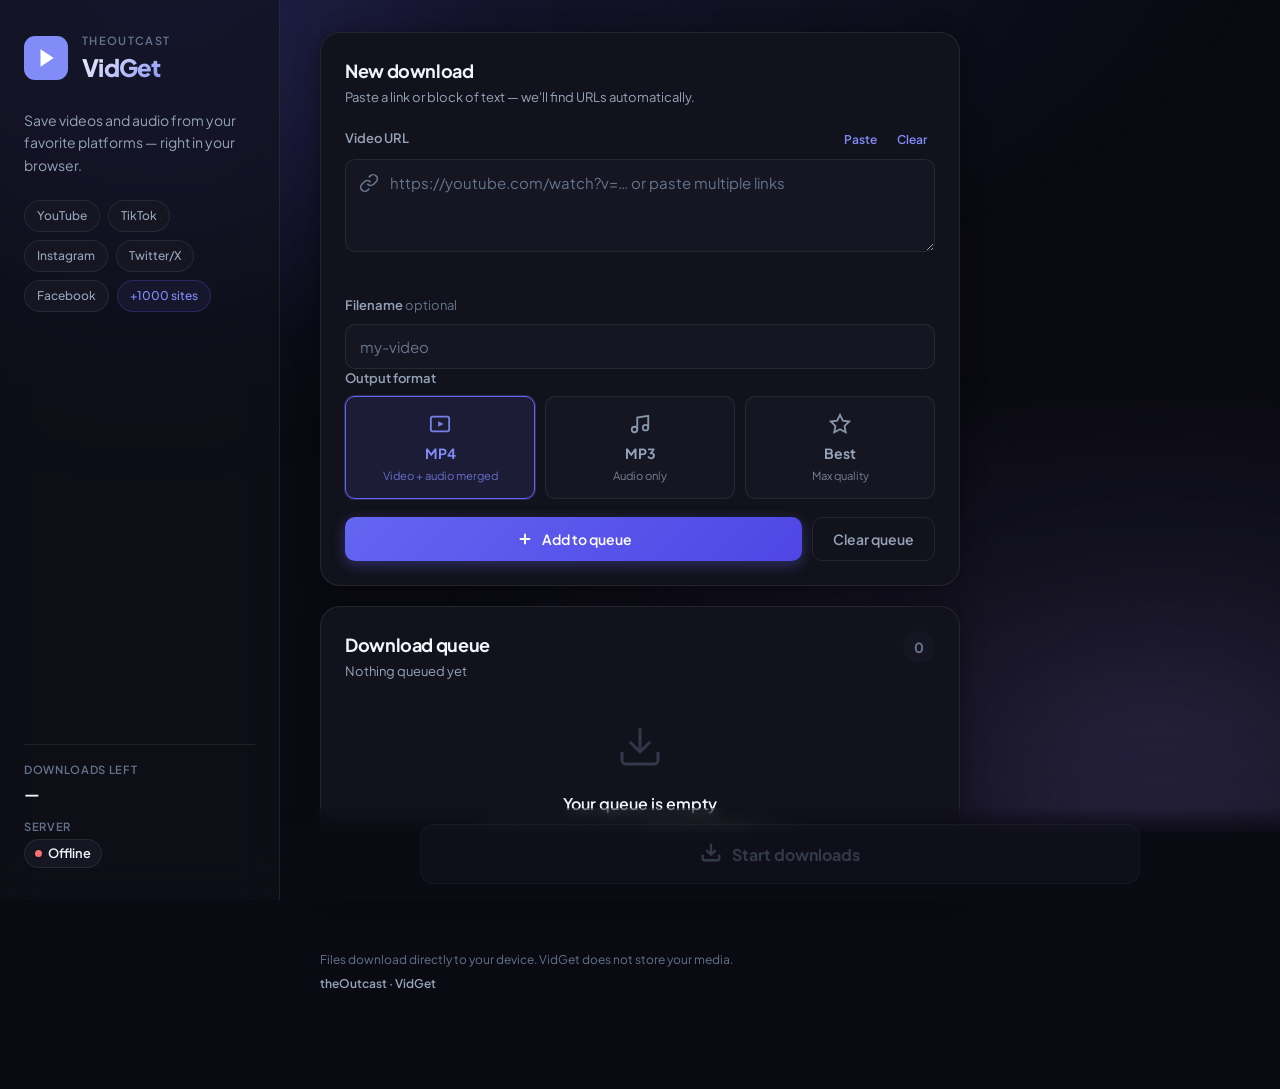
==== commit 8721aa9e: "bug fixes" ====
--- a/templates/index.html
+++ b/templates/index.html
@@ -95,7 +95,13 @@
           <div class="panel__body">
 
             <div class="field">
-              <label for="txt" class="field__label">Video URL</label>
+              <div class="field__label-row">
+                <label for="txt" class="field__label">Video URL</label>
+                <div class="input-actions">
+                  <button type="button" class="btn-text" id="btnPaste" title="Paste from clipboard">Paste</button>
+                  <button type="button" class="btn-text" id="btnClearUrl" title="Clear URL field">Clear</button>
+                </div>
+              </div>
               <div class="input-wrap">
                 <svg class="input-wrap__icon" width="20" height="20" viewBox="0 0 24 24" fill="none" stroke="currentColor" stroke-width="2" aria-hidden="true"><path d="M10 13a5 5 0 007.54.54l3-3a5 5 0 00-7.07-7.07l-1.72 1.71"/><path d="M14 11a5 5 0 00-7.54-.54l-3 3a5 5 0 007.07 7.07l1.71-1.71"/></svg>
                 <textarea id="txt" rows="3" placeholder="https://youtube.com/watch?v=… or paste multiple links"></textarea>
@@ -118,7 +124,7 @@
                     <svg width="22" height="22" viewBox="0 0 24 24" fill="none" stroke="currentColor" stroke-width="2"><rect x="2" y="4" width="20" height="16" rx="2"/><path d="M10 9l6 3-6 3V9z" fill="currentColor" stroke="none"/></svg>
                   </span>
                   <span class="format-card__name">MP4</span>
-                  <span class="format-card__desc">Video + audio</span>
+                  <span class="format-card__desc">Video + audio merged</span>
                 </button>
                 <button type="button" class="format-card" data-fmt="mp3" aria-pressed="false">
                   <span class="format-card__icon" aria-hidden="true">
--- a/static/css/main.css
+++ b/static/css/main.css
@@ -372,6 +372,41 @@
   color: var(--text-muted);
 }
 
+.field__label-row {
+  display: flex;
+  align-items: center;
+  justify-content: space-between;
+  gap: 12px;
+  margin-bottom: 8px;
+}
+
+.field__label-row .field__label {
+  margin-bottom: 0;
+}
+
+.input-actions {
+  display: flex;
+  gap: 4px;
+}
+
+.btn-text {
+  font-family: inherit;
+  font-size: 0.75rem;
+  font-weight: 600;
+  color: var(--primary-light);
+  background: transparent;
+  border: none;
+  padding: 4px 8px;
+  border-radius: 6px;
+  cursor: pointer;
+  transition: background 0.15s, color 0.15s;
+}
+
+.btn-text:hover {
+  color: var(--text);
+  background: rgba(99, 102, 241, 0.12);
+}
+
 .input-wrap { position: relative; }
 
 .input-wrap__icon {
@@ -569,7 +604,20 @@
   to { opacity: 1; transform: translateY(0); }
 }
 
-.item.is-active { background: rgba(99, 102, 241, 0.06); }
+.item.is-active {
+  background: rgba(99, 102, 241, 0.06);
+  border-left: 3px solid var(--primary);
+  padding-left: 21px;
+}
+
+.item.is-active .prog-wrap,
+.item.is-active .prog-info {
+  display: block;
+}
+
+.item.is-active .prog-info {
+  display: flex;
+}
 .item.is-done { background: rgba(52, 211, 153, 0.05); }
 .item.is-error { background: rgba(248, 113, 113, 0.06); }
 
@@ -671,6 +719,17 @@
   background: linear-gradient(90deg, var(--primary), var(--accent));
   border-radius: 4px;
   transition: width 0.4s cubic-bezier(0.4, 0, 0.2, 1);
+}
+
+.item.is-active .prog-bar {
+  background: linear-gradient(90deg, var(--primary), var(--accent), var(--primary));
+  background-size: 200% 100%;
+  animation: prog-shimmer 1.5s ease-in-out infinite;
+}
+
+@keyframes prog-shimmer {
+  0% { background-position: 100% 0; }
+  100% { background-position: -100% 0; }
 }
 
 .prog-info {
